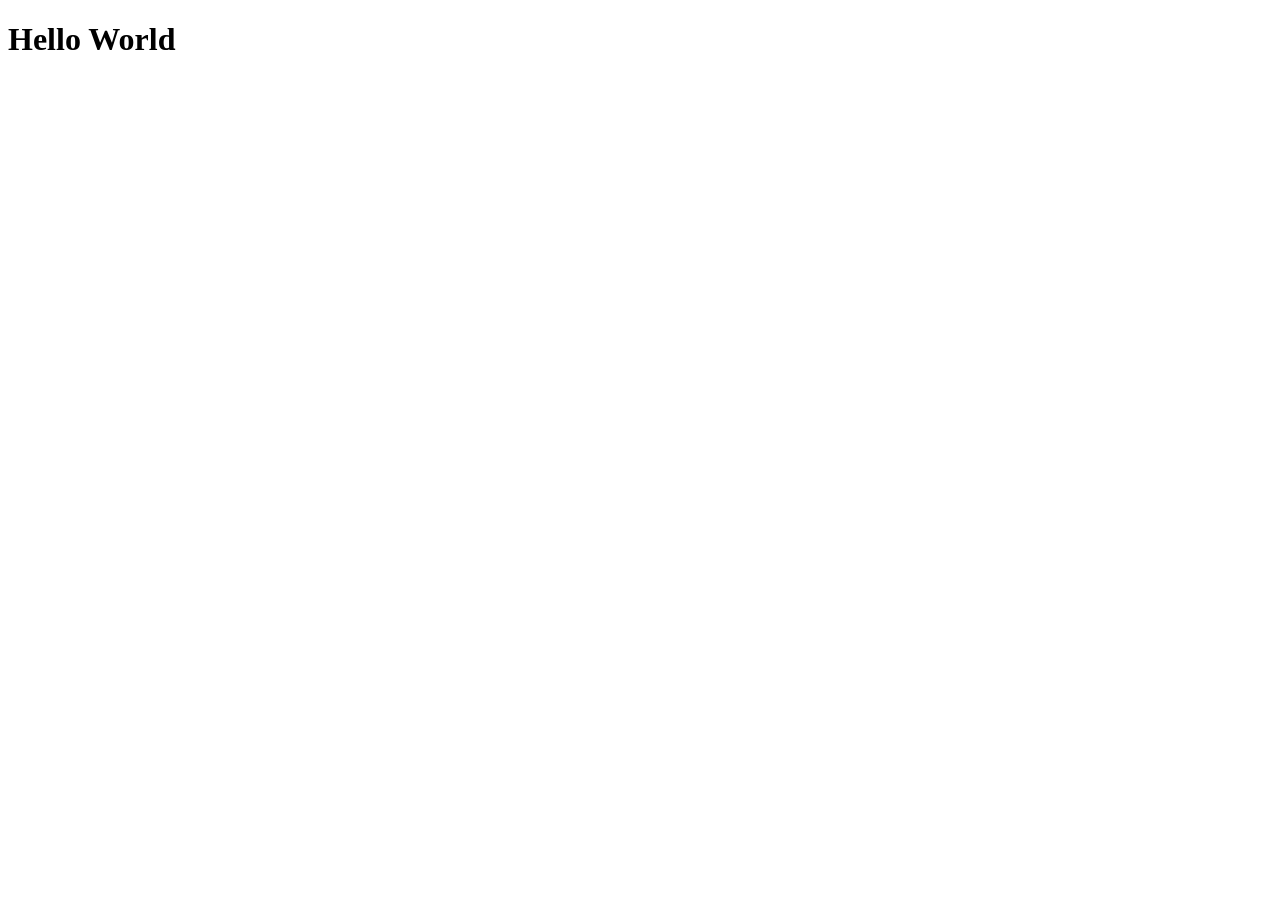
==== index.html @ 95f826ca "Add index.html with Hello World for GitHub Pages Co-Authored-By: Claude Opus 4.6 (1M context) <norep" ====
<!DOCTYPE html>
<html lang="ko">
<head>
    <meta charset="UTF-8">
    <meta name="viewport" content="width=device-width, initial-scale=1.0">
    <title>h2on.io</title>
</head>
<body>
    <h1>Hello World</h1>
</body>
</html>
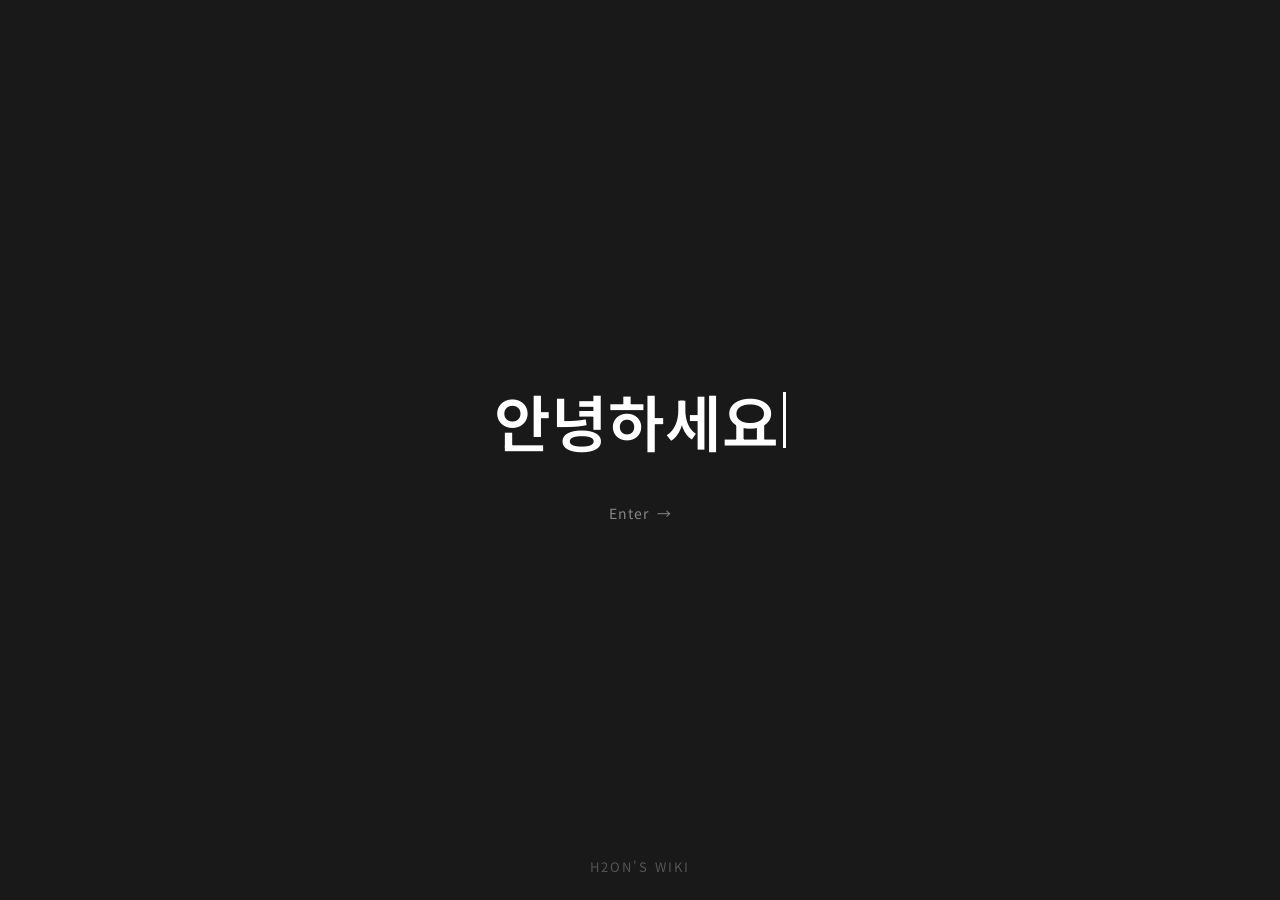
==== commit a777760f: "Build personal wiki with landing page and sidebar navigation - Landing page with multilingual typing" ====
--- a/index.html
+++ b/index.html
@@ -4,8 +4,346 @@
     <meta charset="UTF-8">
     <meta name="viewport" content="width=device-width, initial-scale=1.0">
     <title>h2on.io</title>
+    <link rel="icon" href="data:image/svg+xml,<svg xmlns='http://www.w3.org/2000/svg' viewBox='0 0 100 100'><text y='.9em' font-size='90'>🐻‍❄️</text></svg>">
+    <link rel="preconnect" href="https://fonts.googleapis.com">
+    <link rel="preconnect" href="https://fonts.gstatic.com" crossorigin>
+    <link href="https://fonts.googleapis.com/css2?family=Noto+Sans+KR:wght@300;400;600&display=swap" rel="stylesheet">
+    <style>
+        * {
+            margin: 0;
+            padding: 0;
+            box-sizing: border-box;
+        }
+
+        html {
+            scroll-behavior: smooth;
+            scroll-snap-type: y mandatory;
+        }
+
+        body {
+            font-family: "Noto Sans KR", sans-serif;
+            background: #191919;
+            color: #e0e0e0;
+        }
+
+        section {
+            scroll-snap-align: start;
+        }
+
+        /* ── Section 1: Greeting ── */
+        .section-greeting {
+            height: 100vh;
+            display: flex;
+            flex-direction: column;
+            justify-content: center;
+            align-items: center;
+            position: relative;
+        }
+
+        .greeting {
+            font-size: 4.8vw;
+            font-weight: 600;
+            color: #fff;
+            text-align: center;
+            height: 1.4em;
+            display: flex;
+            align-items: center;
+            justify-content: center;
+        }
+
+        .cursor {
+            display: inline-block;
+            width: 3px;
+            height: 0.9em;
+            background: #fff;
+            vertical-align: baseline;
+            margin-left: 4px;
+            animation: blink 1s step-end infinite;
+        }
+
+        @keyframes blink {
+            0%, 100% { opacity: 1; }
+            50% { opacity: 0; }
+        }
+
+        .wiki-name {
+            position: absolute;
+            bottom: 24px;
+            left: 50%;
+            transform: translateX(-50%);
+            font-size: 13px;
+            font-weight: 400;
+            color: #555;
+            letter-spacing: 2px;
+            text-transform: uppercase;
+        }
+
+        .btn-enter {
+            margin-top: 40px;
+            font-family: "Noto Sans KR", sans-serif;
+            font-size: 14px;
+            font-weight: 400;
+            color: #888;
+            background: none;
+            border: none;
+            cursor: pointer;
+            letter-spacing: 1px;
+            transition: all 0.3s ease;
+            display: flex;
+            align-items: center;
+            gap: 8px;
+            text-decoration: none;
+        }
+
+        .btn-enter:hover {
+            color: #fff;
+        }
+
+        .btn-enter span {
+            transition: transform 0.3s ease;
+            display: inline-block;
+        }
+
+        .btn-enter:hover span {
+            transform: translateX(4px);
+        }
+
+        @keyframes bounce {
+            0%, 100% { transform: translateY(0); }
+            50% { transform: translateY(8px); }
+        }
+
+        @keyframes fade-pulse {
+            0%, 100% { opacity: 0.4; }
+            50% { opacity: 1; }
+        }
+
+        /* ── Section 2: Chip Cards ── */
+        .section-cards {
+            height: 100vh;
+            display: flex;
+            flex-direction: column;
+            justify-content: center;
+            align-items: center;
+        }
+
+        .chip-container {
+            display: grid;
+            grid-template-columns: 1fr 1fr;
+            grid-template-rows: 1fr 1fr;
+            gap: 6px;
+            width: 440px;
+            height: 440px;
+            opacity: 0;
+            transform: translateY(40px);
+            transition: opacity 0.8s ease, transform 0.8s ease;
+            position: relative;
+        }
+
+        .chip-container.visible {
+            opacity: 1;
+            transform: translateY(0);
+        }
+
+.card {
+            background: linear-gradient(145deg, #232323, #1c1c1c);
+            border: 1px solid #2a2a2a;
+            border-radius: 16px;
+            display: flex;
+            flex-direction: column;
+            justify-content: center;
+            align-items: center;
+            gap: 12px;
+            text-decoration: none;
+            color: #e0e0e0;
+            transition: all 0.3s ease;
+            position: relative;
+            overflow: hidden;
+            z-index: 1;
+        }
+
+        .card::before {
+            content: "";
+            position: absolute;
+            inset: 0;
+            border-radius: 16px;
+            opacity: 0;
+            transition: opacity 0.3s ease;
+        }
+
+        .card:hover {
+            border-color: #444;
+            transform: scale(1.02);
+        }
+
+        .card:hover::before {
+            opacity: 1;
+        }
+
+        .card-icon {
+            font-size: 32px;
+            filter: drop-shadow(0 0 0px transparent);
+            transition: filter 0.3s ease;
+        }
+
+        .card-label {
+            font-size: 15px;
+            font-weight: 600;
+            color: #fff;
+        }
+
+        .card-desc {
+            font-size: 11px;
+            color: #666;
+            text-align: center;
+            padding: 0 20px;
+            line-height: 1.5;
+        }
+
+        .card.core {
+            background: linear-gradient(145deg, #2a2a2a, #222);
+            border-color: #333;
+        }
+
+        .card.core .card-label {
+            font-size: 20px;
+        }
+
+        .card.core .card-desc {
+            font-size: 12px;
+            color: #888;
+        }
+
+        /* 그라데이션 배경 + glow */
+        .card.dev { background: linear-gradient(145deg, #1a2233, #1c1c1c); }
+        .card.wiki { background: linear-gradient(145deg, #1a2233, #1c1c1c); }
+        .card.book { background: linear-gradient(145deg, #1a2a1e, #1c1c1c); }
+        .card.life { background: linear-gradient(145deg, #2a2618, #1c1c1c); }
+        .card.infra { background: linear-gradient(145deg, #2a1a1e, #1c1c1c); }
+        .card.project { background: linear-gradient(145deg, #1a2a2e, #1c1c1c); }
+        .card.about { background: linear-gradient(145deg, #232323, #1c1c1c); }
+        .card.links { background: linear-gradient(145deg, #2a2218, #1c1c1c); }
+
+        .card.dev::before { background: radial-gradient(circle at center, rgba(59, 130, 246, 0.1), transparent 70%); }
+        .card.wiki::before { background: radial-gradient(circle at center, rgba(59, 130, 246, 0.1), transparent 70%); }
+        .card.book::before { background: radial-gradient(circle at center, rgba(34, 197, 94, 0.1), transparent 70%); }
+        .card.life::before { background: radial-gradient(circle at center, rgba(251, 191, 36, 0.1), transparent 70%); }
+        .card.infra::before { background: radial-gradient(circle at center, rgba(244, 63, 94, 0.1), transparent 70%); }
+        .card.project::before { background: radial-gradient(circle at center, rgba(6, 182, 212, 0.1), transparent 70%); }
+        .card.about::before { background: radial-gradient(circle at center, rgba(255, 255, 255, 0.06), transparent 70%); }
+        .card.links::before { background: radial-gradient(circle at center, rgba(251, 146, 60, 0.1), transparent 70%); }
+
+        .card.dev:hover { border-color: rgba(59, 130, 246, 0.4); }
+        .card.wiki:hover { border-color: rgba(59, 130, 246, 0.4); }
+        .card.book:hover { border-color: rgba(34, 197, 94, 0.4); }
+        .card.life:hover { border-color: rgba(251, 191, 36, 0.4); }
+        .card.infra:hover { border-color: rgba(244, 63, 94, 0.4); }
+        .card.project:hover { border-color: rgba(6, 182, 212, 0.4); }
+        .card.about:hover { border-color: rgba(255, 255, 255, 0.3); }
+        .card.links:hover { border-color: rgba(251, 146, 60, 0.4); }
+
+        .card.dev:hover .card-label { color: #3b82f6; }
+        .card.wiki:hover .card-label { color: #3b82f6; }
+        .card.book:hover .card-label { color: #22c55e; }
+        .card.life:hover .card-label { color: #fbbf24; }
+        .card.infra:hover .card-label { color: #f43f5e; }
+        .card.project:hover .card-label { color: #06b6d4; }
+        .card.about:hover .card-label { color: #fff; }
+        .card.links:hover .card-label { color: #fb923c; }
+
+        /* 아이콘 glow */
+        .card.dev:hover .card-icon { filter: drop-shadow(0 0 8px rgba(59, 130, 246, 0.6)); }
+        .card.wiki:hover .card-icon { filter: drop-shadow(0 0 8px rgba(59, 130, 246, 0.6)); }
+        .card.book:hover .card-icon { filter: drop-shadow(0 0 8px rgba(34, 197, 94, 0.6)); }
+        .card.life:hover .card-icon { filter: drop-shadow(0 0 8px rgba(251, 191, 36, 0.6)); }
+        .card.infra:hover .card-icon { filter: drop-shadow(0 0 8px rgba(244, 63, 94, 0.6)); }
+        .card.project:hover .card-icon { filter: drop-shadow(0 0 8px rgba(6, 182, 212, 0.6)); }
+        .card.about:hover .card-icon { filter: drop-shadow(0 0 8px rgba(255, 255, 255, 0.4)); }
+        .card.links:hover .card-icon { filter: drop-shadow(0 0 8px rgba(251, 146, 60, 0.6)); }
+
+        /* 페이지 전환 페이드아웃 */
+        body.fade-out {
+            opacity: 0;
+            transition: opacity 0.3s ease;
+        }
+    </style>
 </head>
 <body>
-    <h1>Hello World</h1>
+    <!-- Section 1: Greeting -->
+    <section class="section-greeting">
+        <div class="greeting"><span id="text"></span><span class="cursor"></span></div>
+        <a href="pages/wiki.html?from=landing" class="btn-enter">Enter <span>→</span></a>
+        <div class="wiki-name">h2on's wiki</div>
+    </section>
+
+    <script>
+        // ── Typing animation ──
+        const greetings = [
+            "Hello",
+            "안녕하세요",
+            "こんにちは",
+            "你好",
+            "Bonjour",
+            "Hallo",
+            "Ciao",
+            "Hola",
+            "Olá",
+            "Привет",
+            "नमस्ते",
+            "สวัสดี",
+            "Xin chào",
+            "Merhaba",
+            "Hej",
+            "Halló",
+            "Aloha",
+            "Habari",
+        ];
+
+        const el = document.getElementById("text");
+        let current = 0;
+
+        const TYPE_SPEED = 120;
+        const DELETE_SPEED = 60;
+        const PAUSE_AFTER_TYPE = 2000;
+        const PAUSE_AFTER_DELETE = 400;
+
+        function type(word, i, cb) {
+            if (i <= word.length) {
+                el.textContent = word.slice(0, i);
+                setTimeout(() => type(word, i + 1, cb), TYPE_SPEED);
+            } else {
+                setTimeout(cb, PAUSE_AFTER_TYPE);
+            }
+        }
+
+        function erase(cb) {
+            const text = el.textContent;
+            if (text.length > 0) {
+                el.textContent = text.slice(0, -1);
+                setTimeout(() => erase(cb), DELETE_SPEED);
+            } else {
+                setTimeout(cb, PAUSE_AFTER_DELETE);
+            }
+        }
+
+        function loop() {
+            type(greetings[current], 0, () => {
+                erase(() => {
+                    current = (current + 1) % greetings.length;
+                    loop();
+                });
+            });
+        }
+
+        loop();
+
+        // ── Page transition ──
+        document.querySelector(".btn-enter").addEventListener("click", (e) => {
+            e.preventDefault();
+            const href = e.currentTarget.getAttribute("href");
+            document.body.classList.add("fade-out");
+            setTimeout(() => { window.location.href = href; }, 300);
+        });
+    </script>
 </body>
 </html>
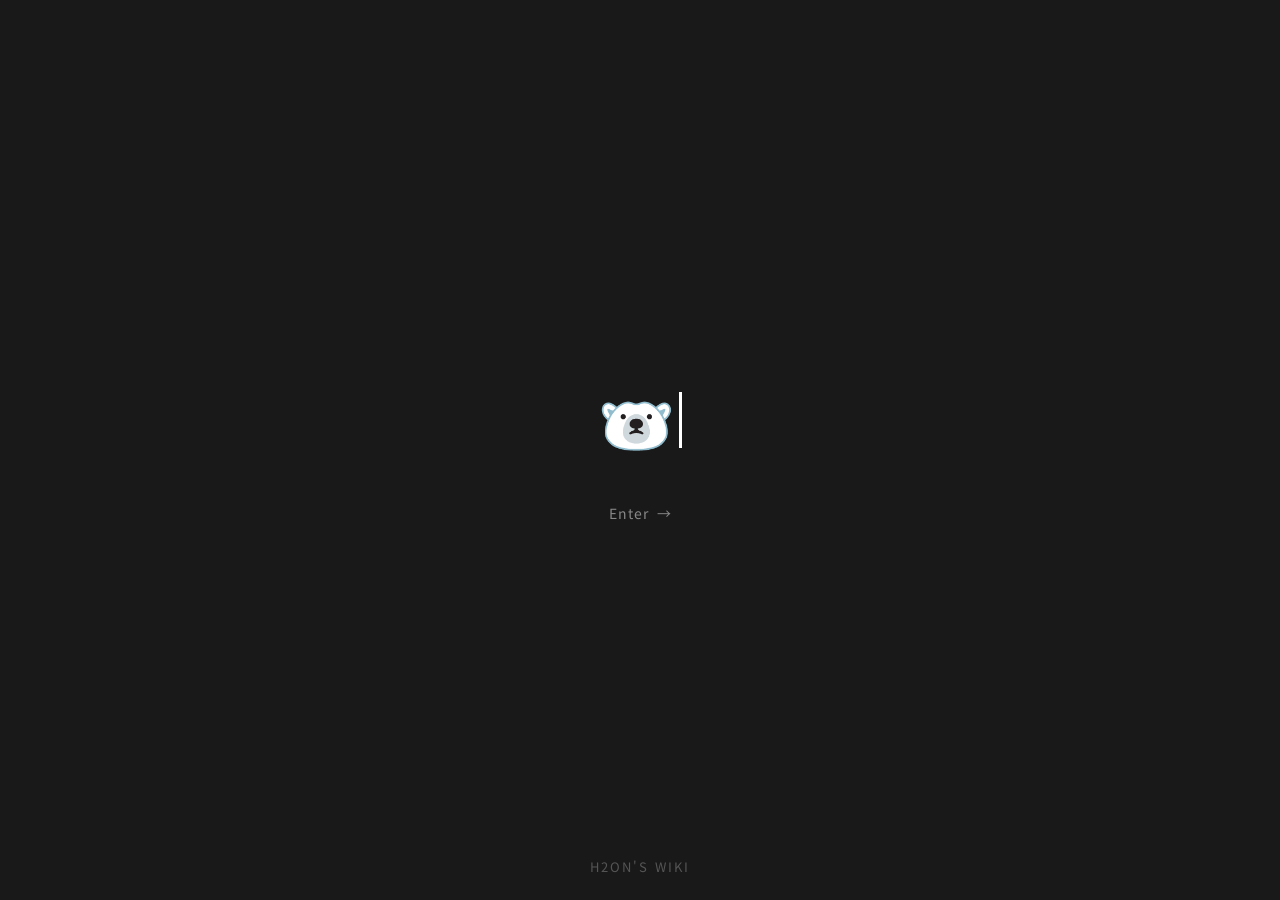
==== commit cdc861bb: "Add polar bear emoji to greeting animation Co-Authored-By: Claude Opus 4.6 (1M context) <noreply@ant" ====
--- a/index.html
+++ b/index.html
@@ -271,7 +271,7 @@
 <body>
     <!-- Section 1: Greeting -->
     <section class="section-greeting">
-        <div class="greeting"><span id="text"></span><span class="cursor"></span></div>
+        <div class="greeting">🐻‍❄️ <span id="text"></span><span class="cursor"></span></div>
         <a href="pages/wiki.html?from=landing" class="btn-enter">Enter <span>→</span></a>
         <div class="wiki-name">h2on's wiki</div>
     </section>
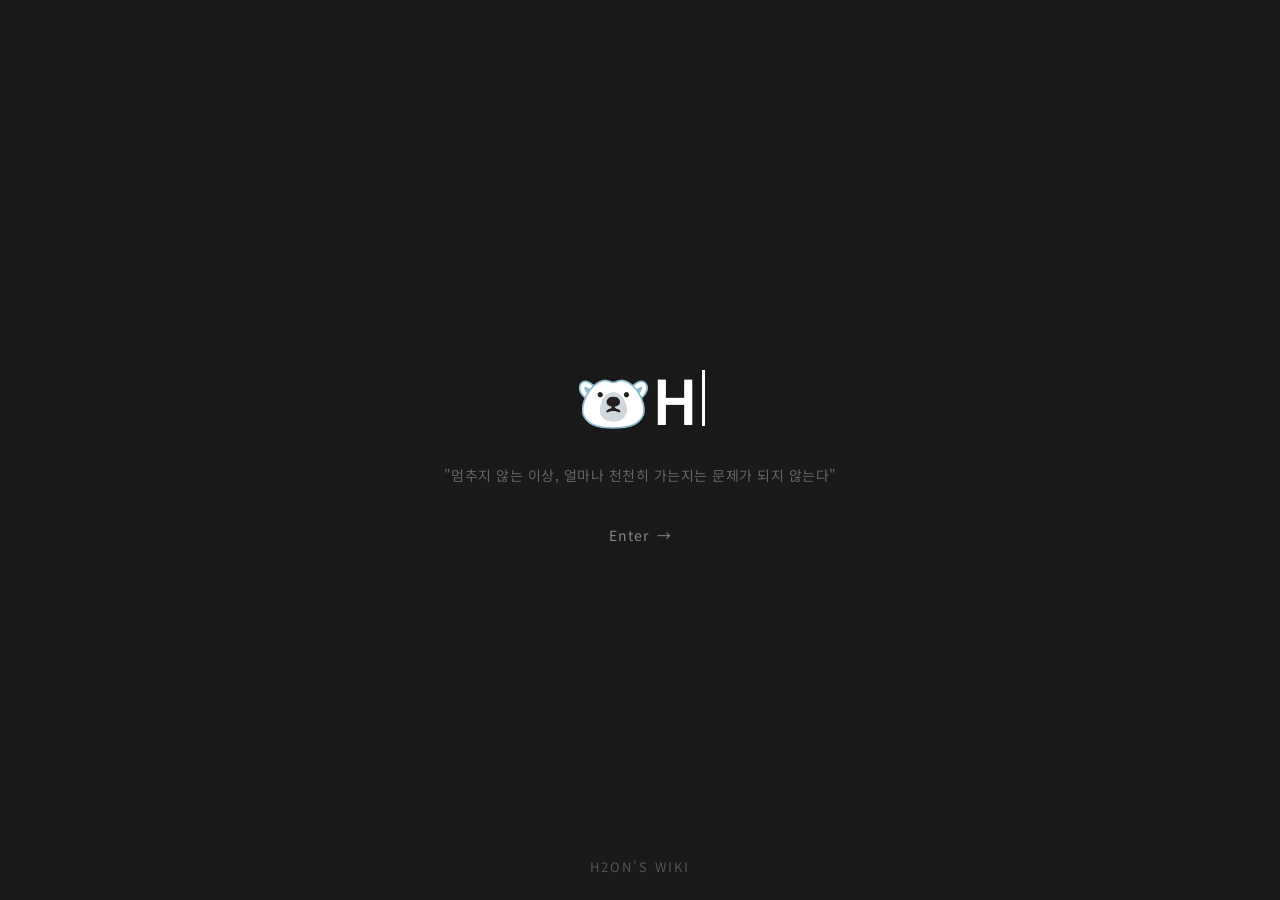
==== commit edbc242d: "Update landing quote and replace placeholder posts with Medium articles - Add motivational quote to " ====
--- a/index.html
+++ b/index.html
@@ -78,6 +78,14 @@
             text-transform: uppercase;
         }
 
+        .quote {
+            margin-top: 24px;
+            font-size: 14px;
+            font-weight: 400;
+            color: #666;
+            letter-spacing: 0.5px;
+        }
+
         .btn-enter {
             margin-top: 40px;
             font-family: "Noto Sans KR", sans-serif;
@@ -272,6 +280,7 @@
     <!-- Section 1: Greeting -->
     <section class="section-greeting">
         <div class="greeting">🐻‍❄️ <span id="text"></span><span class="cursor"></span></div>
+        <div class="quote">"멈추지 않는 이상, 얼마나 천천히 가는지는 문제가 되지 않는다"</div>
         <a href="pages/wiki.html?from=landing" class="btn-enter">Enter <span>→</span></a>
         <div class="wiki-name">h2on's wiki</div>
     </section>
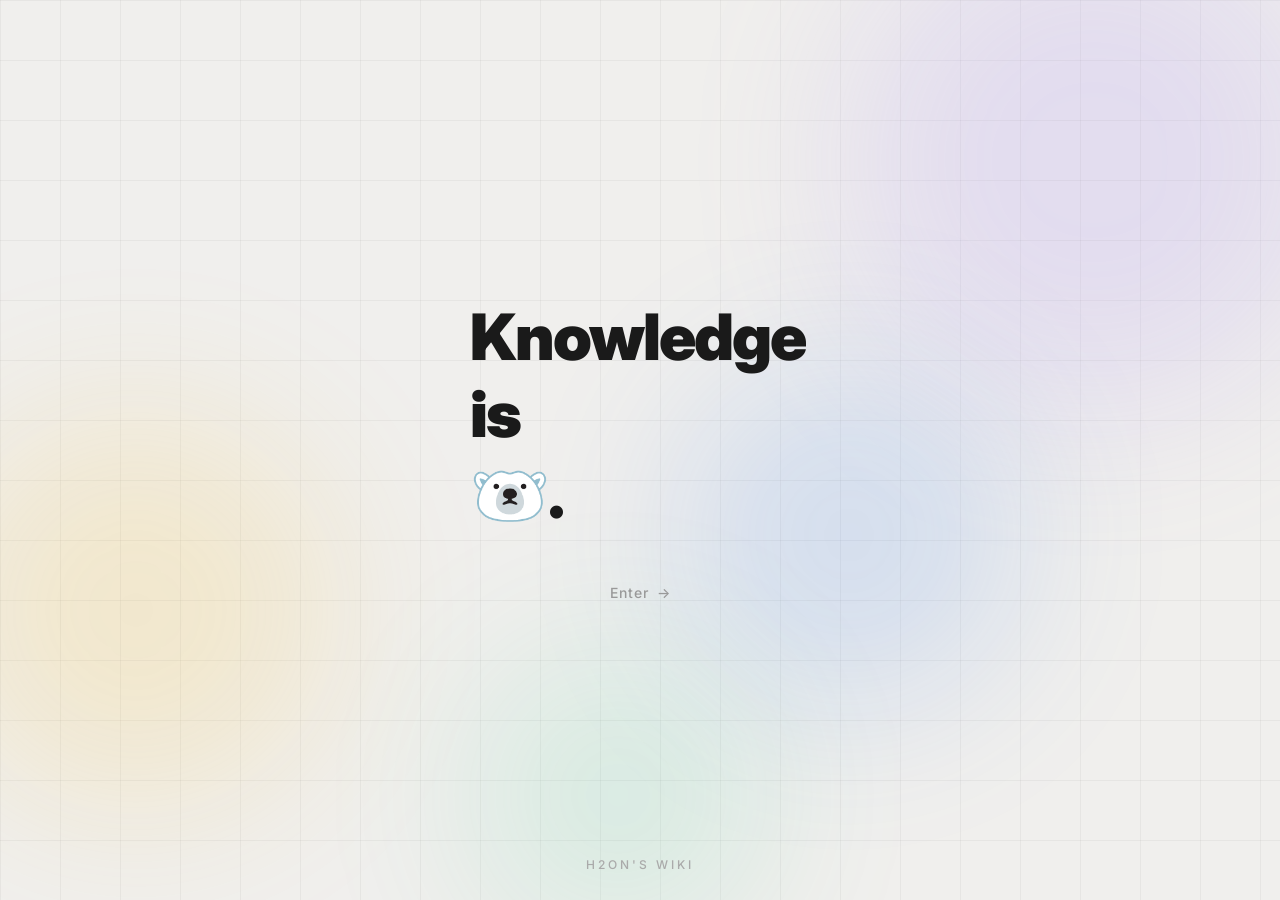
==== commit 9dde83c7: "Redesign to light glassmorphism theme with slot animation landing - Switch from dark to light theme " ====
--- a/index.html
+++ b/index.html
@@ -7,7 +7,7 @@
     <link rel="icon" href="data:image/svg+xml,<svg xmlns='http://www.w3.org/2000/svg' viewBox='0 0 100 100'><text y='.9em' font-size='90'>🐻‍❄️</text></svg>">
     <link rel="preconnect" href="https://fonts.googleapis.com">
     <link rel="preconnect" href="https://fonts.gstatic.com" crossorigin>
-    <link href="https://fonts.googleapis.com/css2?family=Noto+Sans+KR:wght@300;400;600&display=swap" rel="stylesheet">
+    <link href="https://fonts.googleapis.com/css2?family=Inter:wght@300;400;500;600;700;800;900&display=swap" rel="stylesheet">
     <style>
         * {
             margin: 0;
@@ -15,83 +15,143 @@
             box-sizing: border-box;
         }
 
-        html {
-            scroll-behavior: smooth;
-            scroll-snap-type: y mandatory;
-        }
-
         body {
-            font-family: "Noto Sans KR", sans-serif;
-            background: #191919;
-            color: #e0e0e0;
-        }
-
-        section {
-            scroll-snap-align: start;
-        }
-
-        /* ── Section 1: Greeting ── */
-        .section-greeting {
+            font-family: "Inter", sans-serif;
+            background: #f0efed;
+            color: #1a1a1a;
+            overflow: hidden;
+            height: 100vh;
+        }
+
+        /* ── Grid background ── */
+        body::before {
+            content: "";
+            position: fixed;
+            inset: 0;
+            pointer-events: none;
+            z-index: 0;
+            background-image:
+                linear-gradient(rgba(0,0,0,0.04) 1px, transparent 1px),
+                linear-gradient(90deg, rgba(0,0,0,0.04) 1px, transparent 1px);
+            background-size: 60px 60px;
+        }
+
+        /* ── Color blobs ── */
+        .blob {
+            position: fixed;
+            border-radius: 50%;
+            filter: blur(80px);
+            opacity: 0.5;
+            pointer-events: none;
+            z-index: 0;
+            animation: float 20s ease-in-out infinite;
+        }
+
+        .blob-1 {
+            width: 500px;
+            height: 500px;
+            background: rgba(167, 139, 250, 0.35);
+            top: -10%;
+            right: -5%;
+        }
+
+        .blob-2 {
+            width: 400px;
+            height: 400px;
+            background: rgba(251, 191, 36, 0.3);
+            bottom: 10%;
+            left: -5%;
+            animation-delay: -7s;
+        }
+
+        .blob-3 {
+            width: 350px;
+            height: 350px;
+            background: rgba(59, 130, 246, 0.3);
+            top: 40%;
+            right: 20%;
+            animation-delay: -14s;
+        }
+
+        .blob-4 {
+            width: 300px;
+            height: 300px;
+            background: rgba(52, 211, 153, 0.25);
+            bottom: -5%;
+            right: 40%;
+            animation-delay: -3s;
+        }
+
+        @keyframes float {
+            0%, 100% { transform: translate(0, 0) scale(1); }
+            25% { transform: translate(30px, -40px) scale(1.05); }
+            50% { transform: translate(-20px, 20px) scale(0.95); }
+            75% { transform: translate(15px, 30px) scale(1.02); }
+        }
+
+        /* ── Landing ── */
+        .landing {
             height: 100vh;
             display: flex;
             flex-direction: column;
             justify-content: center;
             align-items: center;
             position: relative;
-        }
-
-        .greeting {
-            font-size: 4.8vw;
-            font-weight: 600;
-            color: #fff;
-            text-align: center;
-            height: 1.4em;
+            z-index: 1;
+        }
+
+        /* ── Text block ── */
+        .text-block {
+            text-align: left;
+            font-size: 5vw;
+            font-weight: 900;
+            letter-spacing: -0.03em;
+        }
+
+        .text-block .line-static {
+            color: #1a1a1a;
+            line-height: 1.2;
+        }
+
+        /* ── Slot word ── */
+        .slot-wrapper {
+            overflow: hidden;
+            height: 1.3em;
+            position: relative;
+        }
+
+        .slot-track {
+            position: relative;
+            transition: transform 0.7s cubic-bezier(0.22, 1, 0.36, 1);
+        }
+
+        .slot-word {
+            line-height: 1.3;
+            height: 1.3em;
             display: flex;
             align-items: center;
-            justify-content: center;
-        }
-
-        .cursor {
-            display: inline-block;
-            width: 3px;
-            height: 0.9em;
-            background: #fff;
-            vertical-align: baseline;
-            margin-left: 4px;
-            animation: blink 1s step-end infinite;
-        }
-
-        @keyframes blink {
-            0%, 100% { opacity: 1; }
-            50% { opacity: 0; }
-        }
-
-        .wiki-name {
-            position: absolute;
-            bottom: 24px;
-            left: 50%;
-            transform: translateX(-50%);
-            font-size: 13px;
-            font-weight: 400;
-            color: #555;
-            letter-spacing: 2px;
-            text-transform: uppercase;
-        }
-
-        .quote {
-            margin-top: 24px;
+            color: rgba(0, 0, 0, 0.15);
+            opacity: 0.4;
+            transition: color 0.4s ease, opacity 0.4s ease, filter 0.4s ease;
+        }
+
+        .slot-word.active {
+            color: #1a1a1a;
+            opacity: 1;
+        }
+
+        .slot-word.leaving {
+            opacity: 0;
+            filter: blur(4px);
+        }
+
+        /* ── Bottom controls ── */
+        .btn-enter {
+            margin-top: 48px;
+            font-family: "Inter", sans-serif;
             font-size: 14px;
-            font-weight: 400;
-            color: #666;
-            letter-spacing: 0.5px;
-        }
-
-        .btn-enter {
-            margin-top: 40px;
-            font-family: "Noto Sans KR", sans-serif;
-            font-size: 14px;
-            font-weight: 400;
-            color: #888;
+            font-weight: 500;
+            color: #999;
             background: none;
             border: none;
             cursor: pointer;
@@ -101,10 +161,12 @@
             align-items: center;
             gap: 8px;
             text-decoration: none;
+            position: relative;
+            z-index: 2;
         }
 
         .btn-enter:hover {
-            color: #fff;
+            color: #1a1a1a;
         }
 
         .btn-enter span {
@@ -116,160 +178,20 @@
             transform: translateX(4px);
         }
 
-        @keyframes bounce {
-            0%, 100% { transform: translateY(0); }
-            50% { transform: translateY(8px); }
-        }
-
-        @keyframes fade-pulse {
-            0%, 100% { opacity: 0.4; }
-            50% { opacity: 1; }
-        }
-
-        /* ── Section 2: Chip Cards ── */
-        .section-cards {
-            height: 100vh;
-            display: flex;
-            flex-direction: column;
-            justify-content: center;
-            align-items: center;
-        }
-
-        .chip-container {
-            display: grid;
-            grid-template-columns: 1fr 1fr;
-            grid-template-rows: 1fr 1fr;
-            gap: 6px;
-            width: 440px;
-            height: 440px;
-            opacity: 0;
-            transform: translateY(40px);
-            transition: opacity 0.8s ease, transform 0.8s ease;
-            position: relative;
-        }
-
-        .chip-container.visible {
-            opacity: 1;
-            transform: translateY(0);
-        }
-
-.card {
-            background: linear-gradient(145deg, #232323, #1c1c1c);
-            border: 1px solid #2a2a2a;
-            border-radius: 16px;
-            display: flex;
-            flex-direction: column;
-            justify-content: center;
-            align-items: center;
-            gap: 12px;
-            text-decoration: none;
-            color: #e0e0e0;
-            transition: all 0.3s ease;
-            position: relative;
-            overflow: hidden;
-            z-index: 1;
-        }
-
-        .card::before {
-            content: "";
+        .wiki-name {
             position: absolute;
-            inset: 0;
-            border-radius: 16px;
-            opacity: 0;
-            transition: opacity 0.3s ease;
-        }
-
-        .card:hover {
-            border-color: #444;
-            transform: scale(1.02);
-        }
-
-        .card:hover::before {
-            opacity: 1;
-        }
-
-        .card-icon {
-            font-size: 32px;
-            filter: drop-shadow(0 0 0px transparent);
-            transition: filter 0.3s ease;
-        }
-
-        .card-label {
-            font-size: 15px;
-            font-weight: 600;
-            color: #fff;
-        }
-
-        .card-desc {
-            font-size: 11px;
-            color: #666;
-            text-align: center;
-            padding: 0 20px;
-            line-height: 1.5;
-        }
-
-        .card.core {
-            background: linear-gradient(145deg, #2a2a2a, #222);
-            border-color: #333;
-        }
-
-        .card.core .card-label {
-            font-size: 20px;
-        }
-
-        .card.core .card-desc {
+            bottom: 28px;
+            left: 50%;
+            transform: translateX(-50%);
             font-size: 12px;
-            color: #888;
-        }
-
-        /* 그라데이션 배경 + glow */
-        .card.dev { background: linear-gradient(145deg, #1a2233, #1c1c1c); }
-        .card.wiki { background: linear-gradient(145deg, #1a2233, #1c1c1c); }
-        .card.book { background: linear-gradient(145deg, #1a2a1e, #1c1c1c); }
-        .card.life { background: linear-gradient(145deg, #2a2618, #1c1c1c); }
-        .card.infra { background: linear-gradient(145deg, #2a1a1e, #1c1c1c); }
-        .card.project { background: linear-gradient(145deg, #1a2a2e, #1c1c1c); }
-        .card.about { background: linear-gradient(145deg, #232323, #1c1c1c); }
-        .card.links { background: linear-gradient(145deg, #2a2218, #1c1c1c); }
-
-        .card.dev::before { background: radial-gradient(circle at center, rgba(59, 130, 246, 0.1), transparent 70%); }
-        .card.wiki::before { background: radial-gradient(circle at center, rgba(59, 130, 246, 0.1), transparent 70%); }
-        .card.book::before { background: radial-gradient(circle at center, rgba(34, 197, 94, 0.1), transparent 70%); }
-        .card.life::before { background: radial-gradient(circle at center, rgba(251, 191, 36, 0.1), transparent 70%); }
-        .card.infra::before { background: radial-gradient(circle at center, rgba(244, 63, 94, 0.1), transparent 70%); }
-        .card.project::before { background: radial-gradient(circle at center, rgba(6, 182, 212, 0.1), transparent 70%); }
-        .card.about::before { background: radial-gradient(circle at center, rgba(255, 255, 255, 0.06), transparent 70%); }
-        .card.links::before { background: radial-gradient(circle at center, rgba(251, 146, 60, 0.1), transparent 70%); }
-
-        .card.dev:hover { border-color: rgba(59, 130, 246, 0.4); }
-        .card.wiki:hover { border-color: rgba(59, 130, 246, 0.4); }
-        .card.book:hover { border-color: rgba(34, 197, 94, 0.4); }
-        .card.life:hover { border-color: rgba(251, 191, 36, 0.4); }
-        .card.infra:hover { border-color: rgba(244, 63, 94, 0.4); }
-        .card.project:hover { border-color: rgba(6, 182, 212, 0.4); }
-        .card.about:hover { border-color: rgba(255, 255, 255, 0.3); }
-        .card.links:hover { border-color: rgba(251, 146, 60, 0.4); }
-
-        .card.dev:hover .card-label { color: #3b82f6; }
-        .card.wiki:hover .card-label { color: #3b82f6; }
-        .card.book:hover .card-label { color: #22c55e; }
-        .card.life:hover .card-label { color: #fbbf24; }
-        .card.infra:hover .card-label { color: #f43f5e; }
-        .card.project:hover .card-label { color: #06b6d4; }
-        .card.about:hover .card-label { color: #fff; }
-        .card.links:hover .card-label { color: #fb923c; }
-
-        /* 아이콘 glow */
-        .card.dev:hover .card-icon { filter: drop-shadow(0 0 8px rgba(59, 130, 246, 0.6)); }
-        .card.wiki:hover .card-icon { filter: drop-shadow(0 0 8px rgba(59, 130, 246, 0.6)); }
-        .card.book:hover .card-icon { filter: drop-shadow(0 0 8px rgba(34, 197, 94, 0.6)); }
-        .card.life:hover .card-icon { filter: drop-shadow(0 0 8px rgba(251, 191, 36, 0.6)); }
-        .card.infra:hover .card-icon { filter: drop-shadow(0 0 8px rgba(244, 63, 94, 0.6)); }
-        .card.project:hover .card-icon { filter: drop-shadow(0 0 8px rgba(6, 182, 212, 0.6)); }
-        .card.about:hover .card-icon { filter: drop-shadow(0 0 8px rgba(255, 255, 255, 0.4)); }
-        .card.links:hover .card-icon { filter: drop-shadow(0 0 8px rgba(251, 146, 60, 0.6)); }
-
-        /* 페이지 전환 페이드아웃 */
+            font-weight: 500;
+            color: #aaa;
+            letter-spacing: 3px;
+            text-transform: uppercase;
+            z-index: 2;
+        }
+
+        /* ── Fade-out transition ── */
         body.fade-out {
             opacity: 0;
             transition: opacity 0.3s ease;
@@ -277,76 +199,105 @@
     </style>
 </head>
 <body>
-    <!-- Section 1: Greeting -->
-    <section class="section-greeting">
-        <div class="greeting">🐻‍❄️ <span id="text"></span><span class="cursor"></span></div>
-        <div class="quote">"멈추지 않는 이상, 얼마나 천천히 가는지는 문제가 되지 않는다"</div>
-        <a href="pages/wiki.html?from=landing" class="btn-enter">Enter <span>→</span></a>
+    <div class="blob blob-1"></div>
+    <div class="blob blob-2"></div>
+    <div class="blob blob-3"></div>
+    <div class="blob blob-4"></div>
+
+    <section class="landing">
+        <div class="text-block">
+            <div class="line-static">Knowledge</div>
+            <div class="line-static">is</div>
+            <div class="slot-wrapper">
+                <div class="slot-track" id="slot">
+                    <!-- words populated by JS -->
+                </div>
+            </div>
+        </div>
+
+        <a href="pages/wiki.html?from=landing" class="btn-enter">Enter <span>&rarr;</span></a>
         <div class="wiki-name">h2on's wiki</div>
     </section>
 
     <script>
-        // ── Typing animation ──
-        const greetings = [
-            "Hello",
-            "안녕하세요",
-            "こんにちは",
-            "你好",
-            "Bonjour",
-            "Hallo",
-            "Ciao",
-            "Hola",
-            "Olá",
-            "Привет",
-            "नमस्ते",
-            "สวัสดี",
-            "Xin chào",
-            "Merhaba",
-            "Hej",
-            "Halló",
-            "Aloha",
-            "Habari",
+        const words = [
+            "🐻‍❄️.",
+            "experience.",
+            "pleasure.",
+            "wealth.",
+            "life.",
+            "power.",
+            "journey.",
+            "everything.",
         ];
 
-        const el = document.getElementById("text");
+        const slot = document.getElementById("slot");
+        const ITEM_HEIGHT_EM = 1.3;
+
+        // Build slot items
+        words.forEach((w, i) => {
+            const div = document.createElement("div");
+            div.className = "slot-word";
+            div.textContent = w;
+            if (i === 0) div.classList.add("active");
+            slot.appendChild(div);
+        });
+
+        // Duplicate first few for seamless wrap
+        for (let i = 0; i < 2; i++) {
+            const div = document.createElement("div");
+            div.className = "slot-word";
+            div.textContent = words[i];
+            slot.appendChild(div);
+        }
+
+        const allSlots = slot.querySelectorAll(".slot-word");
         let current = 0;
-
-        const TYPE_SPEED = 120;
-        const DELETE_SPEED = 60;
-        const PAUSE_AFTER_TYPE = 2000;
-        const PAUSE_AFTER_DELETE = 400;
-
-        function type(word, i, cb) {
-            if (i <= word.length) {
-                el.textContent = word.slice(0, i);
-                setTimeout(() => type(word, i + 1, cb), TYPE_SPEED);
-            } else {
-                setTimeout(cb, PAUSE_AFTER_TYPE);
+        const HOLD = 1200;
+
+        function next() {
+            // Mark current as leaving
+            allSlots[current].classList.remove("active");
+            allSlots[current].classList.add("leaving");
+            current++;
+
+            // Slide up
+            slot.style.transform = `translateY(-${current * ITEM_HEIGHT_EM}em)`;
+
+            // Highlight new
+            allSlots[current].classList.add("active");
+
+            // Clean up leaving class
+            const prev = current - 1;
+            setTimeout(() => {
+                allSlots[prev].classList.remove("leaving");
+            }, 500);
+
+            // Seamless loop reset
+            if (current >= words.length) {
+                setTimeout(() => {
+                    slot.style.transition = "none";
+                    allSlots.forEach(el => {
+                        el.style.transition = "none";
+                        el.classList.remove("active", "leaving");
+                    });
+
+                    current = 0;
+                    slot.style.transform = `translateY(0)`;
+                    allSlots[0].classList.add("active");
+
+                    slot.offsetHeight;
+                    slot.style.transition = "transform 0.7s cubic-bezier(0.22, 1, 0.36, 1)";
+                    allSlots.forEach(el => {
+                        el.style.transition = "";
+                    });
+                }, 750);
             }
         }
 
-        function erase(cb) {
-            const text = el.textContent;
-            if (text.length > 0) {
-                el.textContent = text.slice(0, -1);
-                setTimeout(() => erase(cb), DELETE_SPEED);
-            } else {
-                setTimeout(cb, PAUSE_AFTER_DELETE);
-            }
-        }
-
-        function loop() {
-            type(greetings[current], 0, () => {
-                erase(() => {
-                    current = (current + 1) % greetings.length;
-                    loop();
-                });
-            });
-        }
-
-        loop();
-
-        // ── Page transition ──
+        setInterval(next, HOLD);
+
+        // Page transition
         document.querySelector(".btn-enter").addEventListener("click", (e) => {
             e.preventDefault();
             const href = e.currentTarget.getAttribute("href");
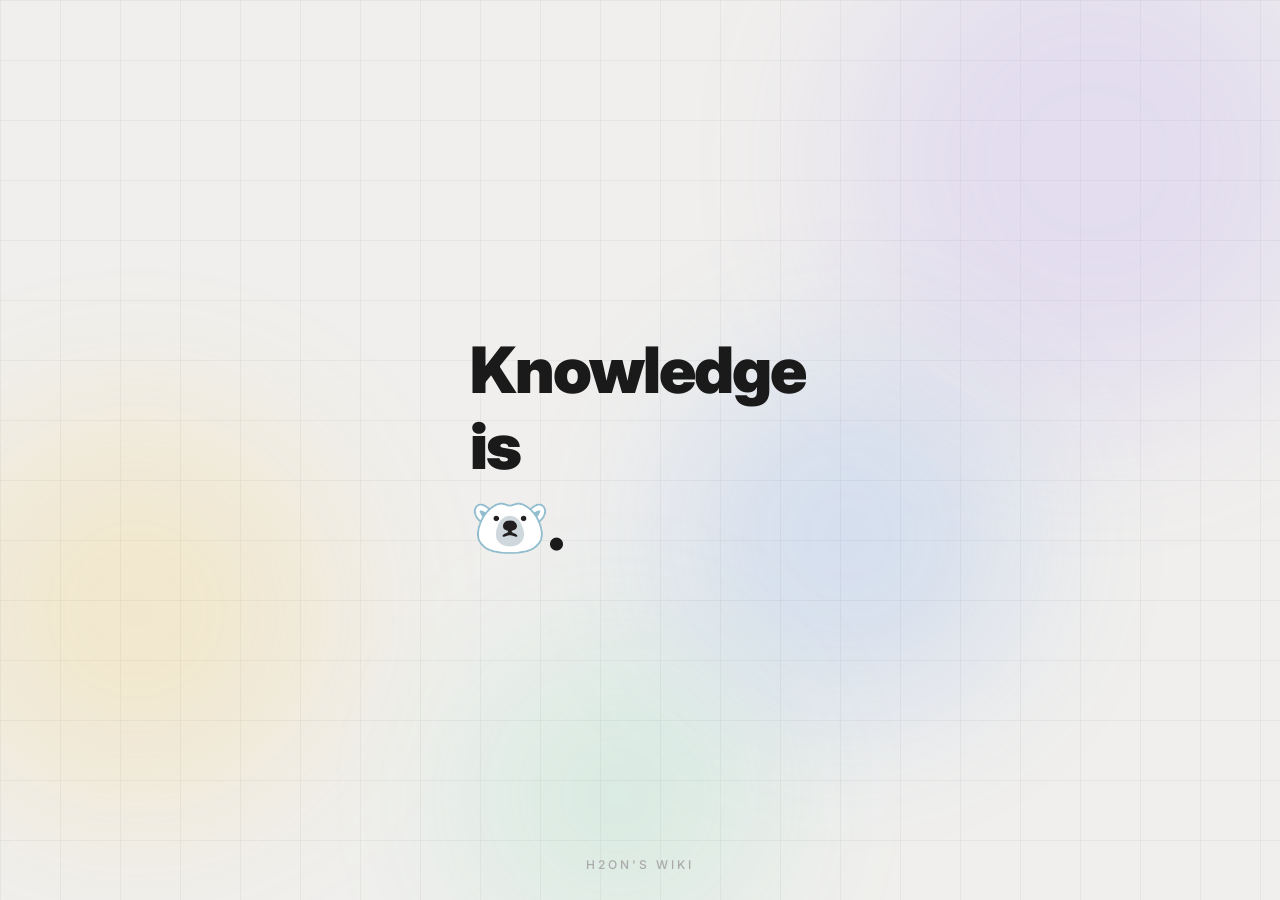
==== commit fcc9961e: "Replace Enter button with click-anywhere-to-enter landing interaction Co-Authored-By: Claude Opus 4." ====
--- a/index.html
+++ b/index.html
@@ -21,6 +21,7 @@
             color: #1a1a1a;
             overflow: hidden;
             height: 100vh;
+            cursor: pointer;
         }
 
         /* ── Grid background ── */
@@ -145,39 +146,6 @@
             filter: blur(4px);
         }
 
-        /* ── Bottom controls ── */
-        .btn-enter {
-            margin-top: 48px;
-            font-family: "Inter", sans-serif;
-            font-size: 14px;
-            font-weight: 500;
-            color: #999;
-            background: none;
-            border: none;
-            cursor: pointer;
-            letter-spacing: 1px;
-            transition: all 0.3s ease;
-            display: flex;
-            align-items: center;
-            gap: 8px;
-            text-decoration: none;
-            position: relative;
-            z-index: 2;
-        }
-
-        .btn-enter:hover {
-            color: #1a1a1a;
-        }
-
-        .btn-enter span {
-            transition: transform 0.3s ease;
-            display: inline-block;
-        }
-
-        .btn-enter:hover span {
-            transform: translateX(4px);
-        }
-
         .wiki-name {
             position: absolute;
             bottom: 28px;
@@ -194,7 +162,7 @@
         /* ── Fade-out transition ── */
         body.fade-out {
             opacity: 0;
-            transition: opacity 0.3s ease;
+            transition: opacity 0.4s ease;
         }
     </style>
 </head>
@@ -215,7 +183,6 @@
             </div>
         </div>
 
-        <a href="pages/wiki.html?from=landing" class="btn-enter">Enter <span>&rarr;</span></a>
         <div class="wiki-name">h2on's wiki</div>
     </section>
 
@@ -297,12 +264,17 @@
 
         setInterval(next, HOLD);
 
-        // Page transition
-        document.querySelector(".btn-enter").addEventListener("click", (e) => {
-            e.preventDefault();
-            const href = e.currentTarget.getAttribute("href");
+        // Click anywhere to enter
+        let navigating = false;
+
+        document.body.addEventListener("click", (e) => {
+            if (navigating) return;
+            navigating = true;
+
             document.body.classList.add("fade-out");
-            setTimeout(() => { window.location.href = href; }, 300);
+            setTimeout(() => {
+                window.location.href = "pages/wiki.html?from=landing";
+            }, 400);
         });
     </script>
 </body>
